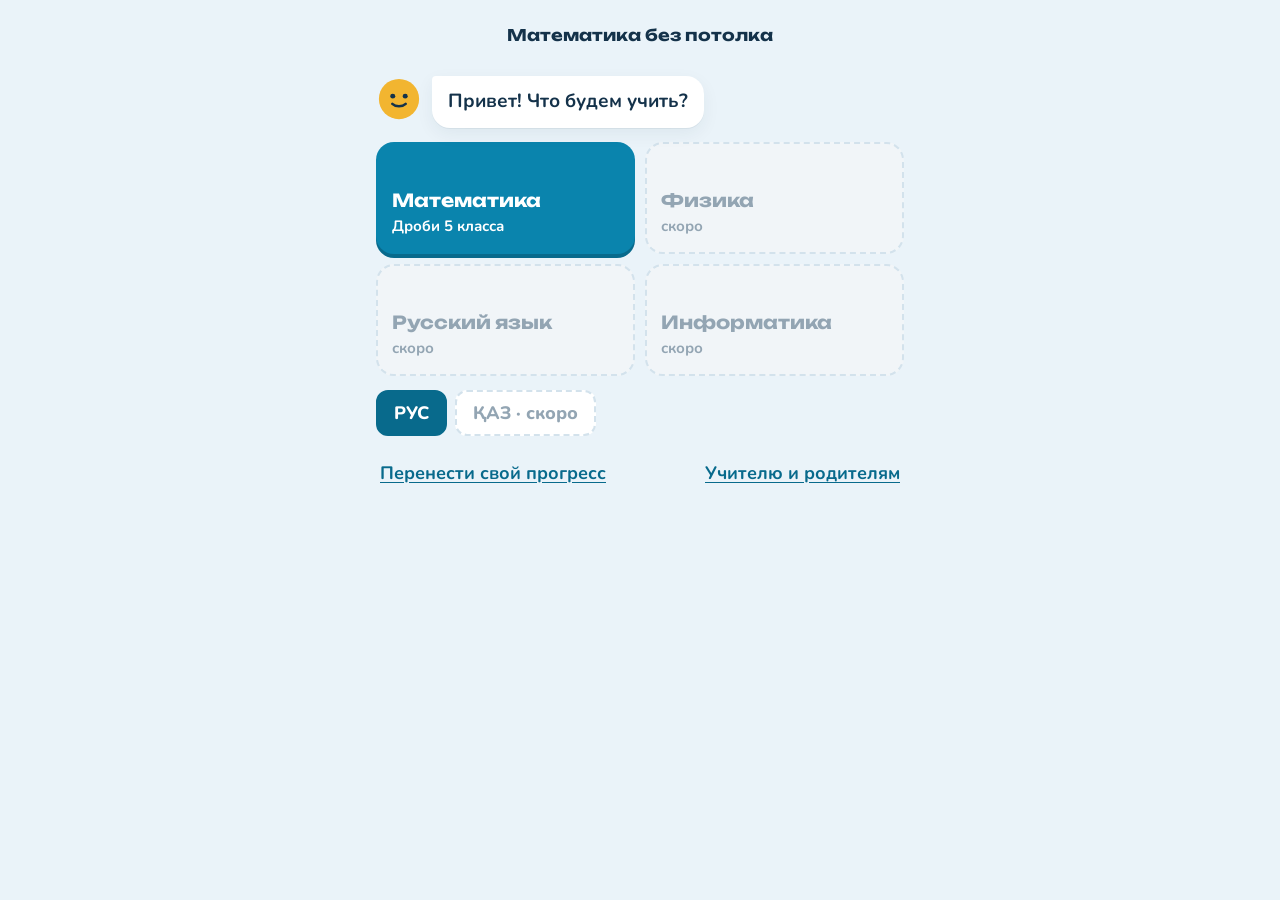
==== index.html @ 276dcbcc "Первая версия сайта «Математика без потолка» Тренажёр по дробям для 5 класса. 12 тем, разведка, карт" ====
<!DOCTYPE html>
<html lang="ru" translate="no">
<head>
<meta charset="utf-8">
<meta name="google" content="notranslate">
<meta name="viewport" content="width=device-width, initial-scale=1">
<meta name="description" content="Тренажёр по дробям 5 класса: разведка, карта тем, объяснения по ступеням, проверка на следующий день.">
<meta name="theme-color" content="#0A84AD">
<meta name="mobile-web-app-capable" content="yes">
<meta name="apple-mobile-web-app-capable" content="yes">
<meta name="apple-mobile-web-app-title" content="Дроби">
<title>Математика без потолка</title>
<link rel="manifest" href="manifest.webmanifest">
<link rel="icon" type="image/png" href="icon-192.png">
<link rel="apple-touch-icon" href="apple-touch-icon.png">
<link rel="preconnect" href="https://fonts.googleapis.com">
<link rel="preconnect" href="https://fonts.gstatic.com" crossorigin>
<link rel="stylesheet" href="https://fonts.googleapis.com/css2?family=Nunito:wght@400;600;700;800&amp;family=Unbounded:wght@600;700&amp;display=swap">
<link rel="stylesheet" href="app.css">
</head>
<body>
<main id="app" class="app"></main>
<noscript><p style="padding:16px">Для работы приложения нужен JavaScript.</p></noscript>
<script src="frac.js"></script>
<script src="content.js"></script>
<script src="content2.js"></script>
<script src="content3.js"></script>
<script src="engine.js"></script>
<script src="ui.js"></script>
<script>
  if ('serviceWorker' in navigator && location.protocol === 'https:') {
    window.addEventListener('load', function () { navigator.serviceWorker.register('sw.js').catch(function () {}); });
  }
</script>
</body>
</html>
---- app.css ----
/* Математика без потолка. Одна светлая тема: небо и солнце.
   Раскладка: одна колонка как тетрадь, карта-тропа сверху вниз. */
:root {
  --sky: #EAF3F9;
  --paper: #FFFFFF;
  --ink: #14324A;
  --muted: #587087;
  --line: #D3E2EC;
  --accent: #0A84AD;
  --accent-ink: #086A8C;
  --accent-soft: #E1F1F7;
  --sun: #F2B530;
  --sun-deep: #D99A12;
  --sun-soft: #FFF2CF;
  --ok: #1F8A55;
  --ok-soft: #E3F4EA;
  --hint: #855600;
  --hint-soft: #FFF1D2;
  --danger: #B23A3A;
  --font-display: 'Unbounded', 'Nunito', 'Segoe UI', Roboto, Arial, sans-serif;
  --font-body: 'Nunito', 'Segoe UI', Roboto, Arial, sans-serif;
  --r: 18px;
  color-scheme: light;
}

* { box-sizing: border-box; }
html, body { height: 100%; }
body {
  margin: 0;
  background: var(--sky);
  color: var(--ink);
  font: 18px/1.45 var(--font-body);
  -webkit-text-size-adjust: 100%;
  -webkit-tap-highlight-color: transparent;
}
button, input, textarea { font: inherit; color: inherit; }
button { cursor: pointer; }
button:disabled { cursor: default; }
:focus-visible { outline: 3px solid var(--sun); outline-offset: 2px; border-radius: 10px; }
h2, h3, h4 { text-wrap: balance; margin: 0; }
h2 { font: 700 22px/1.25 var(--font-display); letter-spacing: -0.01em; }
h3 { font: 700 18px/1.3 var(--font-display); margin-top: 18px; }
h4 { font-weight: 800; font-size: 17px; }
p { margin: 0; }
.muted { color: var(--muted); }
.small { font-size: 15px; }
.ic { width: 22px; height: 22px; flex: none; }

.app {
  max-width: 560px;
  margin: 0 auto;
  min-height: 100%;
  padding: 10px 16px 110px;
  display: flex;
  flex-direction: column;
  gap: 14px;
}
.app.adult-mode { max-width: 760px; }

/* верхняя полоса */
.bar { display: grid; grid-template-columns: 1fr auto 1fr; align-items: center; min-height: 52px; gap: 8px; }
.bar > :first-child { justify-self: start; }
.bar > :last-child { justify-self: end; }
.bar-title { font: 700 16px/1.2 var(--font-display); text-align: center; }
.ibtn { display: inline-flex; align-items: center; gap: 6px; min-height: 44px; min-width: 44px; padding: 0 10px; border: 0; border-radius: 12px; background: transparent; color: var(--accent-ink); font-weight: 800; font-size: 16px; }
.ibtn:active { background: var(--accent-soft); }
.nick { font-weight: 800; color: var(--accent-ink); }

/* персонаж */
.say { display: flex; gap: 10px; align-items: flex-start; }
.face { width: 46px; height: 46px; flex: none; }
.f-sun { fill: var(--sun); }
.f-ink { fill: var(--ink); }
.f-line { fill: none; stroke: var(--ink); stroke-width: 2.6; stroke-linecap: round; }
.bubble { position: relative; background: var(--paper); border-radius: 4px var(--r) var(--r) var(--r); padding: 12px 16px; font-weight: 700; font-size: 19px; box-shadow: 0 1px 0 rgba(20, 50, 74, .06), 0 6px 18px rgba(20, 50, 74, .06); }

/* кнопки */
.btn { display: flex; align-items: center; justify-content: center; gap: 10px; width: 100%; min-height: 58px; padding: 10px 18px; border-radius: 16px; border: 2px solid transparent; font-weight: 800; font-size: 19px; line-height: 1.2; text-align: center; transition: transform .08s ease; }
.btn:active:not(:disabled) { transform: translateY(1px); }
.btn-primary { background: var(--accent); color: #fff; box-shadow: 0 3px 0 var(--accent-ink); }
.btn-secondary { background: var(--paper); color: var(--accent-ink); border-color: #BFDCE6; }
.btn-soft { background: var(--accent-soft); color: var(--accent-ink); min-height: 50px; font-size: 17px; }
.btn-quiet { background: transparent; color: var(--muted); min-height: 46px; font-weight: 700; font-size: 17px; }
.btn-danger { background: var(--paper); color: var(--danger); border-color: #E7B8B8; }
.btn-fog { background: #F1F5F8; color: #93A5B3; border: 2px dashed var(--line); flex-direction: column; gap: 0; }
.btn-fog small { font-size: 12px; font-weight: 700; }
.btn.big { min-height: 72px; font: 700 26px var(--font-display); }
.btn.sm { min-height: 38px; font-size: 15px; width: auto; padding: 4px 10px; }
.stack { display: flex; flex-direction: column; gap: 10px; }
.tools { display: flex; flex-wrap: wrap; gap: 8px; }
.tools .btn { flex: 1 1 140px; width: auto; }
.link { border: 0; background: none; color: var(--accent-ink); font-weight: 700; text-decoration: underline; text-underline-offset: 3px; padding: 10px 4px; min-height: 44px; }
.foot-links { display: flex; justify-content: space-between; flex-wrap: wrap; gap: 8px; }
.tip { color: var(--muted); font-size: 15px; text-align: center; }

/* первый вход */
.tiles { display: grid; grid-template-columns: 1fr 1fr; gap: 10px; }
.tile { display: flex; flex-direction: column; justify-content: flex-end; gap: 4px; min-height: 112px; padding: 14px; border-radius: var(--r); border: 2px solid transparent; text-align: left; }
.tile b { font: 700 18px/1.2 var(--font-display); }
.tile span { font-size: 15px; font-weight: 700; }
.tile.on { background: var(--accent); color: #fff; box-shadow: 0 4px 0 var(--accent-ink); }
.tile.fog { background: #F1F5F8; color: #93A5B3; border: 2px dashed var(--line); }
.seg-row { display: flex; gap: 8px; flex-wrap: wrap; }
.seg-row.two .seg { flex: 1; }
.seg { min-height: 46px; padding: 0 16px; border-radius: 12px; border: 2px solid var(--line); background: var(--paper); font-weight: 800; color: var(--accent-ink); }
.seg.on { background: var(--accent-ink); border-color: var(--accent-ink); color: #fff; }
.seg:disabled { color: #93A5B3; border-style: dashed; }
.grades { display: grid; grid-template-columns: repeat(5, 1fr); gap: 8px; }
.chips { display: flex; flex-wrap: wrap; gap: 8px; }
.chip { display: inline-flex; align-items: center; gap: 6px; min-height: 48px; padding: 0 16px; border-radius: 999px; border: 2px solid var(--line); background: var(--paper); font-weight: 800; color: var(--ink); }
.chip.on { background: var(--sun-soft); border-color: var(--sun); }
.chip .ic { width: 18px; height: 18px; color: var(--ok); }
.lbl { display: block; font-weight: 800; font-size: 16px; margin: 4px 0 6px; }
.field { width: 100%; min-height: 54px; padding: 10px 14px; border-radius: 14px; border: 2px solid var(--line); background: #fff; font-size: 20px; font-weight: 700; }
.field:focus { outline: none; border-color: var(--accent); }

/* карточки */
.card { background: var(--paper); border-radius: 22px; padding: 18px; display: flex; flex-direction: column; gap: 14px; box-shadow: 0 1px 0 rgba(20, 50, 74, .06), 0 8px 24px rgba(20, 50, 74, .06); }
.th { display: flex; align-items: center; gap: 10px; }
.tchip { display: inline-grid; place-items: center; min-width: 30px; height: 30px; padding: 0 6px; border-radius: 9px; background: var(--accent-soft); color: var(--accent-ink); font: 700 14px var(--font-display); }
.tname { font-weight: 800; font-size: 16px; color: var(--muted); line-height: 1.25; }
.dots { display: flex; align-items: center; gap: 10px; font-size: 14px; font-weight: 700; color: var(--muted); }
.dots-row { display: inline-flex; gap: 5px; }
.dots i { width: 22px; height: 8px; border-radius: 4px; background: var(--line); }
.dots i.done { background: var(--sun); }
.dots i.cur { background: var(--accent); }
.sub { color: var(--muted); font-weight: 700; font-size: 15px; }
.banner { background: var(--sun-soft); border-radius: 12px; padding: 10px 14px; font-weight: 800; }
.prompt { font-size: 21px; font-weight: 700; line-height: 1.5; }
.prompt.sm { font-size: 17px; }
.explain p { font-size: 20px; line-height: 1.55; }
.prog { display: flex; flex-direction: column; gap: 8px; }
.prog-txt { font-weight: 800; color: var(--muted); font-size: 15px; }
.prog-bar { height: 10px; border-radius: 5px; background: var(--line); overflow: hidden; }
.prog-bar i { display: block; height: 100%; background: var(--accent); border-radius: 5px; }

/* дроби в тексте */
.frac { display: inline-flex; flex-direction: column; align-items: center; vertical-align: middle; margin: 0 .12em; line-height: 1.05; font-variant-numeric: tabular-nums; font-size: .92em; }
.frac .num { padding: 0 .2em .06em; border-bottom: 2px solid currentColor; }
.frac .den { padding: .06em .2em 0; }
.mixed { display: inline-flex; align-items: center; white-space: nowrap; }
.mixed .whole { font-variant-numeric: tabular-nums; margin-right: .04em; }

/* рисунки */
.vis-wrap { display: flex; justify-content: center; overflow-x: auto; padding: 4px 0; }
.vis-wrap.pic { background: var(--hint-soft); border-radius: 14px; padding: 10px; }
.vis { max-width: 100%; height: auto; display: block; }
.vis-row { display: flex; gap: 10px; flex-wrap: wrap; justify-content: center; }
.vis .sa { fill: var(--sun); }
.vis .sb { fill: #7CC7DB; }
.vis .se { fill: #fff; }
.vis .sab { fill: var(--accent); }
.vis .sa2 { fill: #FBE3A6; }
.vis .sep, .vis .wedge { stroke: rgba(20, 50, 74, .55); stroke-width: 1.5; }
.vis .frame { fill: none; stroke: var(--ink); stroke-width: 2.5; }
.ray .cell { stroke: #CFE0EC; stroke-width: 1; }
.ray .ray-line { stroke: var(--ink); stroke-width: 2.5; }
.ray .ray-arrow { fill: var(--ink); }
.ray .tick { stroke: var(--ink); stroke-width: 1.6; }
.ray .tick.big { stroke-width: 2.6; }
.ray .ray-num { font: 800 13px var(--font-body); fill: var(--ink); }
.ray .ray-pt { fill: var(--accent); stroke: #fff; stroke-width: 2; }
.ray .ray-lbl { font: 800 15px var(--font-body); fill: var(--accent-ink); }

/* ответы */
.answer { display: flex; flex-direction: column; gap: 12px; }
.opts { display: grid; grid-template-columns: 1fr; gap: 10px; }
.opts.two, .opts.signs { grid-template-columns: repeat(auto-fit, minmax(90px, 1fr)); }
.opt { display: flex; align-items: center; justify-content: center; gap: 8px; min-height: 60px; padding: 10px 14px; border-radius: 16px; border: 2px solid #BFDCE6; background: #fff; font-weight: 800; font-size: 20px; color: var(--ink); }
.opt:disabled { opacity: .45; }
.opt.right { opacity: 1; background: var(--ok-soft); border-color: var(--ok); color: var(--ok); }
.opt .sign { font: 700 30px/1 var(--font-display); }
.ans-row { display: flex; justify-content: center; padding: 4px 0; }
.box { min-width: 96px; height: 64px; padding: 0 12px; border-radius: 14px; border: 2px solid var(--line); background: #F7FBFD; font: 700 30px/1 var(--font-body); font-variant-numeric: tabular-nums; color: var(--ink); }
.box.focus { border-color: var(--accent); background: #fff; box-shadow: 0 0 0 4px var(--accent-soft); }
.box:disabled { background: #fff; }
.box .ph { color: #A7B9C6; }
.b-n, .b-d { min-width: 76px; height: 56px; font-size: 26px; }
.b-w { min-width: 64px; height: 76px; }
.fin { display: flex; align-items: center; gap: 12px; }
.fin-w { display: flex; flex-direction: column; align-items: center; gap: 4px; }
.cap { font-size: 12px; font-weight: 700; color: var(--muted); }
.fin-f { display: flex; flex-direction: column; align-items: center; gap: 6px; }
.fin-bar { display: block; width: 100%; min-width: 86px; height: 3px; border-radius: 2px; background: var(--ink); }
.pad { display: grid; grid-template-columns: repeat(3, 1fr); gap: 8px; }
.key { min-height: 56px; border-radius: 14px; border: 0; background: var(--accent-soft); font: 800 24px var(--font-body); color: var(--ink); display: grid; place-items: center; }
.key:active { background: #CDE7F0; }
.key.fn { color: var(--accent-ink); }

/* сообщения */
.msg { display: flex; gap: 10px; align-items: flex-start; padding: 12px 14px; border-radius: 14px; font-weight: 700; }
.msg .sub { margin-top: 4px; }
.msg.ok { background: var(--ok-soft); color: var(--ok); }
.msg.hint { background: var(--hint-soft); color: var(--hint); }
.msg.note { background: #EEF3F7; color: var(--ink); }
.hint { display: flex; gap: 10px; align-items: flex-start; padding: 12px 14px; border-radius: 14px; background: var(--hint-soft); color: #4A3500; font-size: 18px; }
.hint .ic { color: var(--hint); }
.lbl-in { font-weight: 800; color: var(--hint); }
.sol { background: #F2F7FA; border-radius: 14px; padding: 12px 14px; font-size: 18px; border-left: 4px solid var(--accent); }
.sol.soft { border-left-color: var(--line); }
.sol .lbl { margin: 0 0 4px; color: var(--accent-ink); font-size: 14px; text-transform: uppercase; letter-spacing: .04em; }
.result { font-size: 21px; font-weight: 800; text-align: center; padding: 6px 0; }

/* решение по шагам */
.steps { list-style: none; margin: 0; padding: 0; display: flex; flex-direction: column; gap: 10px; counter-reset: st; }
.steps > li { counter-increment: st; position: relative; padding: 12px 14px 12px 48px; border-radius: 16px; background: #F7FBFD; display: flex; flex-direction: column; gap: 10px; }
.steps > li::before { content: counter(st); position: absolute; left: 12px; top: 12px; width: 26px; height: 26px; border-radius: 50%; display: grid; place-items: center; background: var(--line); font: 700 13px var(--font-display); }
.steps > li.st-cur { background: #fff; box-shadow: inset 0 0 0 2px var(--accent); }
.steps > li.st-cur::before { background: var(--accent); color: #fff; }
.steps > li.st-done::before { background: var(--ok); color: #fff; }
.steps > li.st-done.shown::before { background: var(--muted); }
.steps > li.st-next { color: var(--muted); }
.st-ask { font-weight: 800; color: var(--accent-ink); font-size: 15px; }
.st-q { font-weight: 700; }
.st-a { display: flex; align-items: center; gap: 8px; font-weight: 800; color: var(--ok); }
.st-done.shown .st-a { color: var(--muted); }
.steps.sm > li { padding: 8px 10px 8px 44px; font-size: 16px; }

/* разбор по шагам */
.wsteps { display: flex; flex-direction: column; gap: 12px; }
.wdone { display: flex; flex-direction: column; gap: 4px; padding: 8px 12px; border-left: 4px solid var(--ok-soft); color: var(--muted); font-size: 17px; }
.wqa { display: flex; gap: 6px; align-items: flex-start; color: var(--ok); font-weight: 700; }
.wqa .ic { width: 18px; height: 18px; margin-top: 3px; }
.wcur { display: flex; flex-direction: column; gap: 12px; padding: 12px 14px; border-radius: 16px; background: #fff; box-shadow: inset 0 0 0 2px var(--accent); }
.wsay { font-size: 20px; line-height: 1.5; }
.wq { font-weight: 800; font-size: 19px; }
.walkx { margin: 0; padding-left: 20px; display: flex; flex-direction: column; gap: 4px; font-size: 15px; }

/* итоги */
.closed { align-items: center; text-align: center; }
.glow { width: 76px; height: 76px; border-radius: 50%; display: grid; place-items: center; background: var(--sun); color: #fff; box-shadow: 0 0 0 10px rgba(242, 181, 48, .22), 0 0 36px rgba(242, 181, 48, .6); }
.glow .ic { width: 42px; height: 42px; }
.plan { display: flex; gap: 8px; align-items: flex-start; justify-content: center; color: var(--muted); font-weight: 700; text-align: left; }
.plan .ic { color: var(--accent); }
.sum-grid { display: grid; grid-template-columns: repeat(4, 1fr); gap: 8px; }
.sum-grid div { display: flex; flex-direction: column; align-items: center; background: #F7FBFD; border-radius: 14px; padding: 10px 4px; }
.sum-grid b { font: 700 26px var(--font-display); font-variant-numeric: tabular-nums; }
.sum-grid span { font-size: 13px; font-weight: 700; color: var(--muted); text-align: center; }
.remind { display: flex; gap: 10px; align-items: center; width: 100%; padding: 12px 14px; border-radius: 14px; border: 2px dashed var(--sun); background: var(--sun-soft); font-weight: 800; text-align: left; color: var(--ink); }
.code { width: 100%; border-radius: 14px; border: 2px solid var(--line); padding: 10px 12px; font: 14px/1.4 ui-monospace, Menlo, Consolas, monospace; word-break: break-all; background: #F7FBFD; resize: vertical; }
.code.report { font: 15px/1.5 var(--font-body); word-break: normal; white-space: pre-wrap; }

/* карта */
.map { position: relative; margin: 6px 0 20px; }
.map .path { position: absolute; inset: 0; width: 100%; height: 100%; overflow: visible; }
.path .trail { fill: none; stroke: #C8DAE6; stroke-width: 6; stroke-linecap: round; stroke-dasharray: 1 14; vector-effect: non-scaling-stroke; }
.path .lit { fill: none; stroke: var(--sun); stroke-width: 8; stroke-linecap: round; vector-effect: non-scaling-stroke; }
.node { position: absolute; transform: translate(-50%, -36px); width: 150px; display: flex; flex-direction: column; align-items: center; gap: 6px; padding: 0; border: 0; background: none; color: var(--ink); }
.disc { position: relative; width: 72px; height: 72px; border-radius: 50%; display: grid; place-items: center; background: #fff; border: 3px solid #BFDCE6; font: 700 22px var(--font-display); color: var(--accent-ink); }
.disc .ic { width: 30px; height: 30px; }
.ring { position: absolute; inset: -9px; width: 90px; height: 90px; transform: rotate(-90deg); pointer-events: none; }
.ring-bg { fill: none; stroke: transparent; stroke-width: 4; }
.ring-fg { fill: none; stroke: var(--accent); stroke-width: 4; stroke-linecap: round; }
.nlabel { font-weight: 800; font-size: 15px; line-height: 1.2; text-align: center; text-wrap: balance; background: rgba(234, 243, 249, .88); border-radius: 8px; padding: 2px 6px; }
.nlabel small { display: block; font-weight: 700; font-size: 13px; color: var(--muted); }
.n-closed .disc { background: var(--sun); border-color: var(--sun-deep); color: #fff; box-shadow: 0 0 0 7px rgba(242, 181, 48, .22), 0 0 26px rgba(242, 181, 48, .55); }
.n-closed .ring-fg { stroke: var(--sun-deep); }
.n-today .disc { background: var(--sun-soft); border-color: var(--sun); color: var(--sun-deep); }
.n-known .disc { background: #FFF8E6; border-color: #EFCB72; color: var(--sun-deep); }
.n-current .disc { background: var(--accent); border-color: var(--accent-ink); color: #fff; animation: pulse 1.9s ease-in-out infinite; }
.n-current .ring-fg { stroke: var(--sun); }
.n-current .nlabel small { color: var(--accent-ink); }
.n-learning .disc { border-color: var(--accent); }
.n-locked .disc { background: #F3F7FA; border-color: var(--line); color: #93A5B3; }
.n-locked .nlabel { color: var(--muted); }
.n-fog { filter: blur(1.4px); opacity: .5; }
.n-fog .disc { background: #EEF3F7; border: 3px dashed var(--line); color: #93A5B3; }
@keyframes pulse { 0%, 100% { box-shadow: 0 0 0 0 rgba(10, 132, 173, .45); } 50% { box-shadow: 0 0 0 14px rgba(10, 132, 173, 0); } }
.dock { position: fixed; left: 0; right: 0; bottom: 0; padding: 14px 16px calc(14px + env(safe-area-inset-bottom)); background: linear-gradient(to top, var(--sky) 72%, rgba(234, 243, 249, 0)); z-index: 5; }
.dock .btn { max-width: 528px; margin: 0 auto; }

/* меню и окна */
.sheet-bg { position: fixed; inset: 0; background: rgba(20, 50, 74, .35); z-index: 20; }
.sheet { position: fixed; left: 50%; bottom: 0; transform: translateX(-50%); width: 100%; max-width: 560px; background: var(--paper); border-radius: 22px 22px 0 0; padding: 18px 16px calc(18px + env(safe-area-inset-bottom)); display: flex; flex-direction: column; gap: 10px; z-index: 21; box-shadow: 0 -10px 30px rgba(20, 50, 74, .15); }
.sheet p { font-weight: 700; font-size: 18px; }
.toast { position: fixed; left: 50%; top: 14px; transform: translate(-50%, -80px); background: var(--ink); color: #fff; padding: 10px 18px; border-radius: 999px; font-weight: 800; z-index: 30; transition: transform .2s ease; max-width: calc(100% - 32px); text-align: center; }
.toast.show { transform: translate(-50%, 0); }

/* раздел для взрослых */
.adult-mode { font-size: 16px; }
.who { display: flex; gap: 8px; flex-wrap: wrap; }
.who .chip { min-height: 40px; font-size: 15px; }
.tabs { display: flex; gap: 6px; overflow-x: auto; padding-bottom: 4px; scrollbar-width: thin; }
.tab { flex: none; min-height: 42px; padding: 0 14px; border-radius: 12px; border: 2px solid transparent; background: transparent; font-weight: 800; color: var(--muted); }
.tab.on { background: var(--paper); color: var(--accent-ink); border-color: #BFDCE6; }
.ad { display: flex; flex-direction: column; gap: 12px; }
.ad p { line-height: 1.5; }
.kpis { display: grid; grid-template-columns: repeat(auto-fit, minmax(140px, 1fr)); gap: 8px; }
.kpi { background: var(--paper); border-radius: 14px; padding: 12px; display: flex; flex-direction: column; gap: 2px; }
.kpi b { font: 700 20px var(--font-display); font-variant-numeric: tabular-nums; }
.kpi span { color: var(--muted); font-size: 14px; font-weight: 700; }
.trows { display: flex; flex-direction: column; gap: 8px; }
.trow { background: var(--paper); border-radius: 16px; padding: 12px 14px; display: flex; flex-direction: column; gap: 8px; }
.tr-top { display: flex; gap: 10px; align-items: flex-start; }
.tr-name { font-weight: 800; display: flex; flex-direction: column; gap: 2px; }
.tr-name .small { font-weight: 600; }
.tr-mid { display: flex; gap: 8px; flex-wrap: wrap; align-items: center; }
.tr-foot { display: flex; gap: 6px 14px; flex-wrap: wrap; font-size: 14px; color: var(--muted); font-weight: 700; font-variant-numeric: tabular-nums; }
.meter { height: 8px; border-radius: 4px; background: var(--line); overflow: hidden; }
.meter i { display: block; height: 100%; border-radius: 4px; background: var(--accent); }
.pill { display: inline-flex; align-items: center; gap: 6px; padding: 3px 10px; border-radius: 999px; font-size: 14px; font-weight: 800; background: #EEF3F7; color: var(--ink); }
.pill .ic { width: 16px; height: 16px; }
.p-closed { background: var(--sun-soft); color: #7A5500; }
.p-today { background: var(--sun-soft); color: #7A5500; }
.p-known { background: #FFF8E6; color: #7A5500; }
.p-learning { background: var(--accent-soft); color: var(--accent-ink); }
.p-rok { background: var(--ok-soft); color: var(--ok); }
.p-rhint { background: var(--hint-soft); color: var(--hint); }
.p-rnote { background: #EEF3F7; color: var(--muted); }
.p-gopen { background: var(--hint-soft); color: var(--hint); }
.p-gtoday { background: var(--accent-soft); color: var(--accent-ink); }
.p-gclosed { background: var(--ok-soft); color: var(--ok); }
.chart { position: relative; background: var(--paper); border-radius: 16px; padding: 10px; }
.chart-svg { width: 100%; height: auto; display: block; touch-action: pan-y; }
.chart-svg .grid { stroke: #E3ECF2; stroke-width: 1; }
.chart-svg .axis { font: 700 12px var(--font-body); fill: var(--muted); }
.chart-svg .area { fill: rgba(10, 132, 173, .1); }
.chart-svg .ln { fill: none; stroke: var(--accent); stroke-width: 2; stroke-linejoin: round; stroke-linecap: round; }
.chart-svg .mk { fill: var(--accent); stroke: var(--paper); stroke-width: 2; }
.chart-svg .mk.end { fill: var(--accent-ink); }
.chart-svg .endlbl { font: 800 14px var(--font-body); fill: var(--ink); }
.chart-svg .cross { stroke: var(--muted); stroke-width: 1; stroke-dasharray: 3 3; }
.chart-empty { background: var(--paper); border-radius: 16px; padding: 16px; color: var(--muted); font-weight: 700; }
.tip-box { position: absolute; top: 8px; width: 150px; background: var(--ink); color: #fff; border-radius: 10px; padding: 6px 10px; font-size: 13px; display: flex; flex-direction: column; pointer-events: none; }
.tip-box[hidden] { display: none; }
.ttable summary { cursor: pointer; font-weight: 800; color: var(--accent-ink); padding: 6px 0; }
.ttable table { width: 100%; border-collapse: collapse; background: var(--paper); border-radius: 12px; font-variant-numeric: tabular-nums; }
.ttable th, .ttable td { text-align: left; padding: 6px 10px; border-bottom: 1px solid var(--line); font-size: 14px; }
.day { background: var(--paper); border-radius: 16px; padding: 12px 14px; display: flex; flex-direction: column; gap: 8px; }
.day-h { display: flex; flex-direction: column; align-items: flex-start; gap: 2px; border: 0; background: none; padding: 0; text-align: left; color: var(--ink); }
.day-h b { font: 700 16px var(--font-display); }
.day-h span { color: var(--muted); font-weight: 700; font-size: 14px; font-variant-numeric: tabular-nums; }
.evs { margin: 0; padding-left: 18px; font-size: 15px; display: flex; flex-direction: column; gap: 2px; }
.tasks { margin: 0; padding-left: 20px; display: flex; flex-direction: column; gap: 10px; font-size: 15px; }
.tasks li { display: flex; flex-direction: column; gap: 4px; align-items: flex-start; }
.gap { background: var(--paper); border-radius: 16px; padding: 12px 14px; display: flex; flex-direction: column; gap: 8px; }
.gap-top { display: flex; gap: 8px; flex-wrap: wrap; align-items: center; }
.gap-q { font-weight: 700; }
.ct { background: var(--paper); border-radius: 16px; padding: 4px 14px; }
.ct summary { display: flex; gap: 10px; align-items: center; min-height: 52px; cursor: pointer; font-weight: 800; }
.ct[open] { padding-bottom: 14px; }
.cs { border-top: 1px solid var(--line); padding-top: 12px; margin-top: 8px; display: flex; flex-direction: column; gap: 8px; }
.cs p { font-size: 16px; }
.wrapx { background: var(--sun-soft); border-radius: 12px; padding: 8px 12px; display: flex; flex-direction: column; gap: 4px; }
.sample { background: #F7FBFD; border-radius: 12px; padding: 10px 12px; display: flex; flex-direction: column; gap: 6px; align-items: flex-start; }
.sample .vis-wrap { align-self: stretch; }
.ansx { font-weight: 800; color: var(--ok); }
.chk { display: flex; gap: 10px; align-items: center; font-weight: 800; min-height: 44px; }
.chk input { width: 22px; height: 22px; accent-color: var(--accent); }
.note { width: 100%; border-radius: 12px; border: 2px solid var(--line); padding: 8px 10px; font-size: 15px; resize: vertical; }
.rule { background: var(--paper); border-radius: 16px; padding: 12px 14px; display: flex; flex-direction: column; gap: 4px; }
.pin { align-items: center; text-align: center; }
.pin .pad { width: 100%; max-width: 320px; }
.pin-dots { display: flex; gap: 14px; justify-content: center; }
.pin-dots i { width: 18px; height: 18px; border-radius: 50%; border: 2px solid var(--accent-ink); }
.pin-dots i.on { background: var(--accent-ink); }

@media (max-width: 380px) {
  body { font-size: 17px; }
  .prompt { font-size: 19px; }
  .explain p { font-size: 18px; }
  .btn.big { font-size: 22px; min-height: 64px; }
  .grades { gap: 6px; }
  .sum-grid b { font-size: 22px; }
  .node { width: 128px; }
}
@media (prefers-reduced-motion: reduce) {
  *, *::before, *::after { animation: none !important; transition: none !important; scroll-behavior: auto !important; }
}
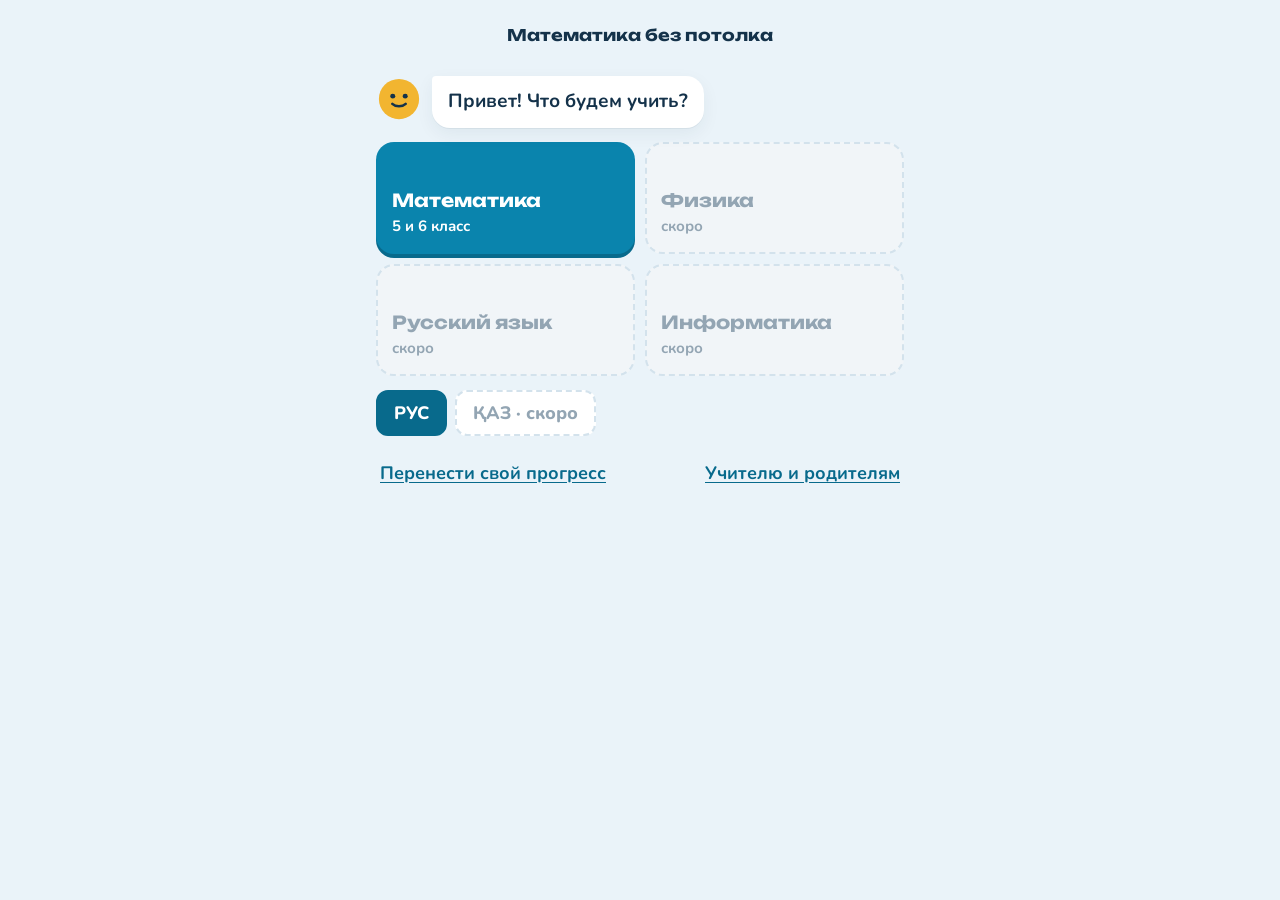
==== commit 9319c1e6: "Добавлен 6 класс: 13 тем по рациональным числам Разделы КТП 6 класса 6.1В и 6.2А. Ученик выбирает кл" ====
--- a/index.html
+++ b/index.html
@@ -4,11 +4,11 @@
 <meta charset="utf-8">
 <meta name="google" content="notranslate">
 <meta name="viewport" content="width=device-width, initial-scale=1">
-<meta name="description" content="Тренажёр по дробям 5 класса: разведка, карта тем, объяснения по ступеням, проверка на следующий день.">
+<meta name="description" content="Тренажёр по математике 5 и 6 класса: разведка, карта тем, объяснения по ступеням, проверка на следующий день.">
 <meta name="theme-color" content="#0A84AD">
 <meta name="mobile-web-app-capable" content="yes">
 <meta name="apple-mobile-web-app-capable" content="yes">
-<meta name="apple-mobile-web-app-title" content="Дроби">
+<meta name="apple-mobile-web-app-title" content="Математика">
 <title>Математика без потолка</title>
 <link rel="manifest" href="manifest.webmanifest">
 <link rel="icon" type="image/png" href="icon-192.png">
@@ -22,9 +22,13 @@
 <main id="app" class="app"></main>
 <noscript><p style="padding:16px">Для работы приложения нужен JavaScript.</p></noscript>
 <script src="frac.js"></script>
+<script src="rat.js"></script>
 <script src="content.js"></script>
 <script src="content2.js"></script>
 <script src="content3.js"></script>
+<script src="content6a.js"></script>
+<script src="content6b.js"></script>
+<script src="grades.js"></script>
 <script src="engine.js"></script>
 <script src="ui.js"></script>
 <script>
--- a/app.css
+++ b/app.css
@@ -105,7 +105,8 @@
 .seg { min-height: 46px; padding: 0 16px; border-radius: 12px; border: 2px solid var(--line); background: var(--paper); font-weight: 800; color: var(--accent-ink); }
 .seg.on { background: var(--accent-ink); border-color: var(--accent-ink); color: #fff; }
 .seg:disabled { color: #93A5B3; border-style: dashed; }
-.grades { display: grid; grid-template-columns: repeat(5, 1fr); gap: 8px; }
+.grades { display: grid; grid-template-columns: repeat(5, minmax(0, 1fr)); gap: 8px; }
+.grades .btn { padding: 0 4px; min-width: 0; }
 .chips { display: flex; flex-wrap: wrap; gap: 8px; }
 .chip { display: inline-flex; align-items: center; gap: 6px; min-height: 48px; padding: 0 16px; border-radius: 999px; border: 2px solid var(--line); background: var(--paper); font-weight: 800; color: var(--ink); }
 .chip.on { background: var(--sun-soft); border-color: var(--sun); }
@@ -161,6 +162,19 @@
 .ray .ray-num { font: 800 13px var(--font-body); fill: var(--ink); }
 .ray .ray-pt { fill: var(--accent); stroke: #fff; stroke-width: 2; }
 .ray .ray-lbl { font: 800 15px var(--font-body); fill: var(--accent-ink); }
+.ray .tick.zero { stroke-width: 3.2; }
+.ray .ray-num.zero { font-size: 14px; }
+.ray .jump { fill: none; stroke: var(--accent); stroke-width: 2.4; stroke-linecap: round; }
+.ray .jump-head { fill: var(--accent); }
+.ray .jump-lbl { font: 800 14px var(--font-body); fill: var(--accent-ink); }
+.thermo .cell { stroke: #CFE0EC; stroke-width: 1; }
+.thermo .th-tube { fill: #fff; stroke: var(--ink); stroke-width: 2; }
+.thermo .th-fill, .thermo .th-bulb { fill: #E4572E; }
+.thermo .th-fill.cold, .thermo .th-bulb.cold { fill: var(--accent); }
+.thermo .tick { stroke: var(--ink); stroke-width: 1.4; }
+.thermo .tick.big { stroke-width: 2.2; }
+.thermo .tick.zero { stroke-width: 3; }
+.thermo .ray-num { font: 800 12px var(--font-body); fill: var(--ink); }
 
 /* ответы */
 .answer { display: flex; flex-direction: column; gap: 12px; }
@@ -170,7 +184,10 @@
 .opt:disabled { opacity: .45; }
 .opt.right { opacity: 1; background: var(--ok-soft); border-color: var(--ok); color: var(--ok); }
 .opt .sign { font: 700 30px/1 var(--font-display); }
-.ans-row { display: flex; justify-content: center; padding: 4px 0; }
+.ans-row { display: flex; justify-content: center; align-items: center; gap: 8px; padding: 4px 0; }
+.sgn { min-width: 26px; text-align: center; font: 800 36px/1 var(--font-body); color: var(--ink); }
+.sgn:not(.on) { min-width: 0; }
+.key.sign-key { font-size: 30px; }
 .box { min-width: 96px; height: 64px; padding: 0 12px; border-radius: 14px; border: 2px solid var(--line); background: #F7FBFD; font: 700 30px/1 var(--font-body); font-variant-numeric: tabular-nums; color: var(--ink); }
 .box.focus { border-color: var(--accent); background: #fff; box-shadow: 0 0 0 4px var(--accent-soft); }
 .box:disabled { background: #fff; }
@@ -367,3 +384,9 @@
 @media (prefers-reduced-motion: reduce) {
   *, *::before, *::after { animation: none !important; transition: none !important; scroll-behavior: auto !important; }
 }
+.euler .eu { fill: none; stroke: var(--ink); stroke-width: 2; }
+.euler .eu.q { fill: #F3F8FB; }
+.euler .eu.z { fill: #E3F0F7; }
+.euler .eu.n { fill: #CFE6F1; }
+.euler .eu-t { font: 700 13px var(--font-body); fill: var(--accent-ink); }
+.euler .eu-num { font: 800 15px var(--font-body); fill: var(--ink); }
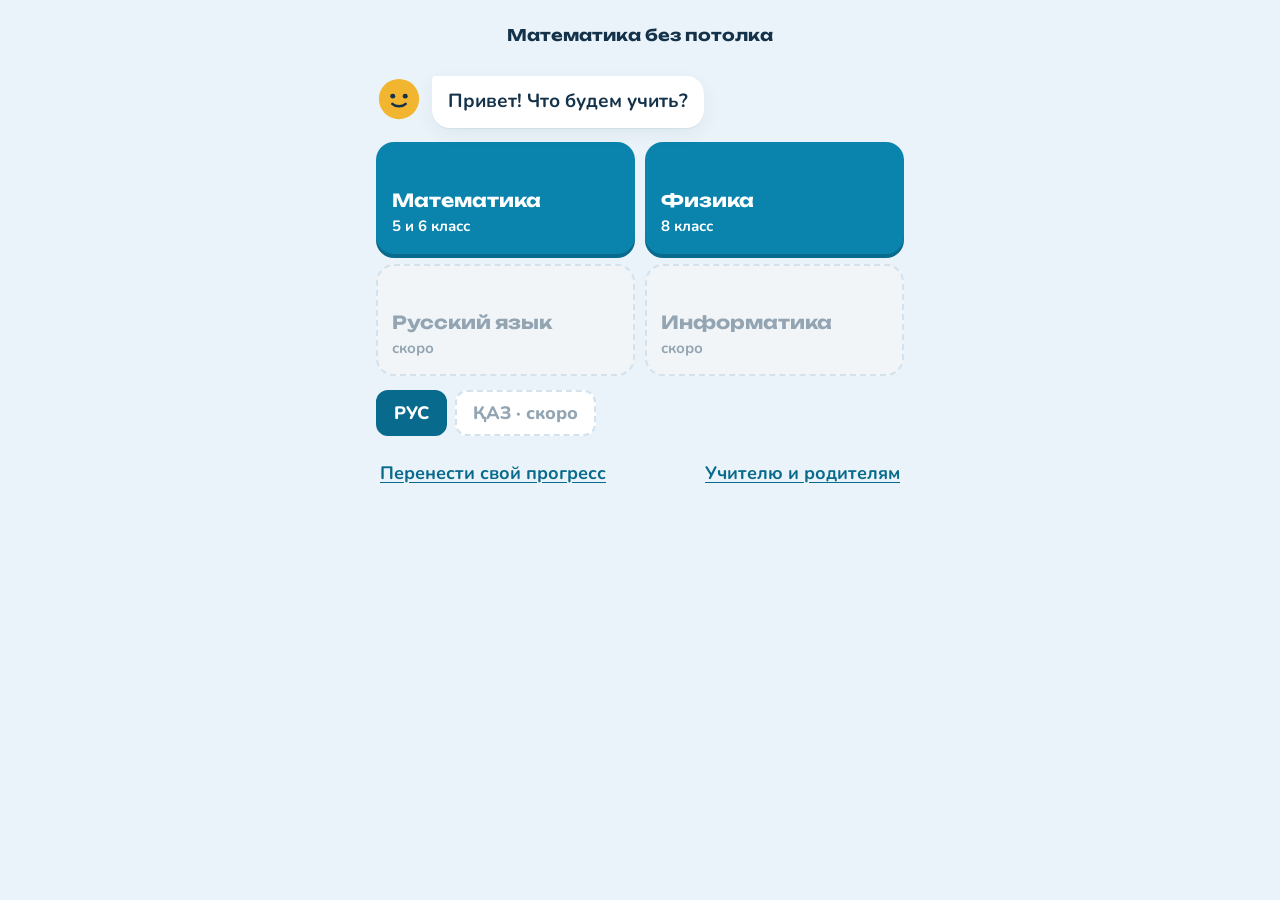
==== commit 52d1c7a0: "Физика 8 класса: глава «Основы электростатики» Новый предмет на стартовом экране. 7 тем по КТП физик" ====
--- a/index.html
+++ b/index.html
@@ -4,7 +4,7 @@
 <meta charset="utf-8">
 <meta name="google" content="notranslate">
 <meta name="viewport" content="width=device-width, initial-scale=1">
-<meta name="description" content="Тренажёр по математике 5 и 6 класса: разведка, карта тем, объяснения по ступеням, проверка на следующий день.">
+<meta name="description" content="Тренажёр по математике 5 и 6 класса и физике 8 класса: разведка, карта тем, объяснения по ступеням, тесты по главам.">
 <meta name="theme-color" content="#0A84AD">
 <meta name="mobile-web-app-capable" content="yes">
 <meta name="apple-mobile-web-app-capable" content="yes">
@@ -23,11 +23,16 @@
 <noscript><p style="padding:16px">Для работы приложения нужен JavaScript.</p></noscript>
 <script src="frac.js"></script>
 <script src="rat.js"></script>
+<script src="alg.js"></script>
+<script src="phys.js"></script>
 <script src="content.js"></script>
 <script src="content2.js"></script>
 <script src="content3.js"></script>
 <script src="content6a.js"></script>
 <script src="content6b.js"></script>
+<script src="content6c.js"></script>
+<script src="content6d.js"></script>
+<script src="content_p8.js"></script>
 <script src="grades.js"></script>
 <script src="engine.js"></script>
 <script src="ui.js"></script>
--- a/app.css
+++ b/app.css
@@ -200,6 +200,23 @@
 .fin-f { display: flex; flex-direction: column; align-items: center; gap: 6px; }
 .fin-bar { display: block; width: 100%; min-width: 86px; height: 3px; border-radius: 2px; background: var(--ink); }
 .pad { display: grid; grid-template-columns: repeat(3, 1fr); gap: 8px; }
+.pad.expr { grid-template-columns: repeat(4, minmax(0, 1fr)); }
+.key.var-key { font: italic 700 28px/1 Georgia, 'Times New Roman', serif; }
+i.v { font-family: Georgia, 'Times New Roman', serif; font-style: italic; font-weight: 600; padding: 0 0.04em; }
+.box.b-expr { min-width: 200px; max-width: 100%; padding: 0 14px; font-size: 28px; white-space: nowrap; overflow: hidden; text-overflow: clip; display: flex; align-items: center; justify-content: center; }
+.box.b-expr i.v { font-size: 1.08em; }
+.vtab { border-collapse: collapse; margin: 4px auto; font: 700 18px/1.2 var(--font-body); font-variant-numeric: tabular-nums; }
+.vtab th, .vtab td { border: 1.5px solid #B9D3E2; padding: 7px 10px; text-align: center; min-width: 38px; }
+.vtab th { background: var(--accent-soft); color: var(--ink); }
+.vtab td.q { color: var(--accent-ink); }
+.tiles .cell { stroke: #CFE0EC; stroke-width: 1; }
+.tiles .tv { fill: var(--accent-soft); stroke: var(--accent); stroke-width: 2; }
+.tiles .tvn { fill: #fff; stroke: #E4572E; stroke-width: 2; }
+.tiles .tu { fill: var(--sun); stroke: var(--sun-deep); stroke-width: 1.5; }
+.tiles .tun { fill: #fff; stroke: #E4572E; stroke-width: 1.5; }
+.tiles .tun-m { stroke: #E4572E; stroke-width: 2; }
+.tiles .tl { font: italic 600 17px Georgia, 'Times New Roman', serif; fill: var(--ink); }
+.tiles .ts { font: 800 20px var(--font-body); fill: var(--ink); }
 .key { min-height: 56px; border-radius: 14px; border: 0; background: var(--accent-soft); font: 800 24px var(--font-body); color: var(--ink); display: grid; place-items: center; }
 .key:active { background: #CDE7F0; }
 .key.fn { color: var(--accent-ink); }
@@ -290,7 +307,7 @@
 .sheet-bg { position: fixed; inset: 0; background: rgba(20, 50, 74, .35); z-index: 20; }
 .sheet { position: fixed; left: 50%; bottom: 0; transform: translateX(-50%); width: 100%; max-width: 560px; background: var(--paper); border-radius: 22px 22px 0 0; padding: 18px 16px calc(18px + env(safe-area-inset-bottom)); display: flex; flex-direction: column; gap: 10px; z-index: 21; box-shadow: 0 -10px 30px rgba(20, 50, 74, .15); }
 .sheet p { font-weight: 700; font-size: 18px; }
-.toast { position: fixed; left: 50%; top: 14px; transform: translate(-50%, -80px); background: var(--ink); color: #fff; padding: 10px 18px; border-radius: 999px; font-weight: 800; z-index: 30; transition: transform .2s ease; max-width: calc(100% - 32px); text-align: center; }
+.toast { position: fixed; left: 50%; top: 14px; transform: translate(-50%, -160px); background: var(--ink); color: #fff; padding: 10px 18px; border-radius: 18px; font-weight: 800; z-index: 30; transition: transform .2s ease; width: max-content; max-width: min(360px, calc(100% - 32px)); text-align: center; line-height: 1.3; }
 .toast.show { transform: translate(-50%, 0); }
 
 /* раздел для взрослых */
@@ -390,3 +407,40 @@
 .euler .eu.n { fill: #CFE6F1; }
 .euler .eu-t { font: 700 13px var(--font-body); fill: var(--accent-ink); }
 .euler .eu-num { font: 800 15px var(--font-body); fill: var(--ink); }
+
+/* тесты по главам и процент курса */
+.course { display: flex; flex-direction: column; gap: 6px; margin: 4px 0 2px; }
+.course-txt { display: flex; justify-content: space-between; align-items: baseline; font-weight: 800; color: var(--muted); font-size: 15px; }
+.course-txt .pct { font: 700 20px var(--font-display); color: var(--accent-ink); font-variant-numeric: tabular-nums; }
+.n-test .disc { border-radius: 20px; }
+.n-t-passed .disc { background: var(--ok-soft); border-color: var(--ok); color: var(--ok); }
+.n-t-due .disc, .n-t-testing .disc, .n-t-fixing .disc { background: var(--sun-soft); border-color: var(--sun-deep); color: var(--sun-deep); animation: pulse 1.9s ease-in-out infinite; }
+.n-t-locked .disc { background: #F3F7FA; border-color: var(--line); color: #93A5B3; }
+.n-t-locked .nlabel { color: var(--muted); }
+.card.ctest { text-align: center; }
+.card.ctest .big { font: 700 52px/1.1 var(--font-display); font-variant-numeric: tabular-nums; }
+.card.ctest.pass .big { color: var(--ok); }
+.card.ctest.fail .big { color: #E4572E; }
+.card.ctest .lbl { margin-top: 10px; text-align: left; }
+.errs { list-style: none; margin: 6px 0 0; padding: 0; text-align: left; display: flex; flex-direction: column; gap: 6px; }
+.errs li { display: flex; justify-content: space-between; gap: 10px; padding: 8px 12px; border-radius: 10px; background: #FDF1EC; }
+.errs li .n { font-weight: 800; color: #C2410C; white-space: nowrap; }
+.tries { margin: 6px 0 0; padding-left: 18px; color: var(--muted); display: flex; flex-direction: column; gap: 3px; }
+.ans-row .unit { font: 700 22px var(--font-body); color: var(--muted); }
+/* физика: заряды, силовые линии, конденсатор */
+.phys .pb-pos { fill: #FDE2D6; stroke: #E4572E; stroke-width: 2.5; }
+.phys .pb-neg { fill: var(--accent-soft); stroke: var(--accent); stroke-width: 2.5; }
+.phys .pb-0 { fill: #F3F7FA; stroke: #93A5B3; stroke-width: 2.5; }
+.phys .ph-sign { font: 800 22px var(--font-body); fill: var(--ink); }
+.phys .ph-sign.sm { font-size: 18px; }
+.phys .ph-lbl { font: 700 14px var(--font-body); fill: var(--ink); }
+.phys .ph-ln { stroke: var(--accent-ink); stroke-width: 2; fill: none; }
+.phys .ph-ln-h { fill: var(--accent-ink); }
+.phys .ph-force { stroke: #E4572E; stroke-width: 3; }
+.phys .ph-force-h { fill: #E4572E; }
+.phys .ph-rod { fill: #E8EEF3; stroke: #5B7083; stroke-width: 2; }
+.phys .ph-cloth { fill: #F6EBD9; stroke: #B08D57; stroke-width: 2; }
+.phys .ph-plate { fill: #DCE6EE; stroke: #5B7083; stroke-width: 2; }
+.phys .ph-diel { fill: #FFF3C4; }
+.phys .ph-wire { stroke: #5B7083; stroke-width: 3; }
+.phys .ph-pt { fill: #E4572E; }
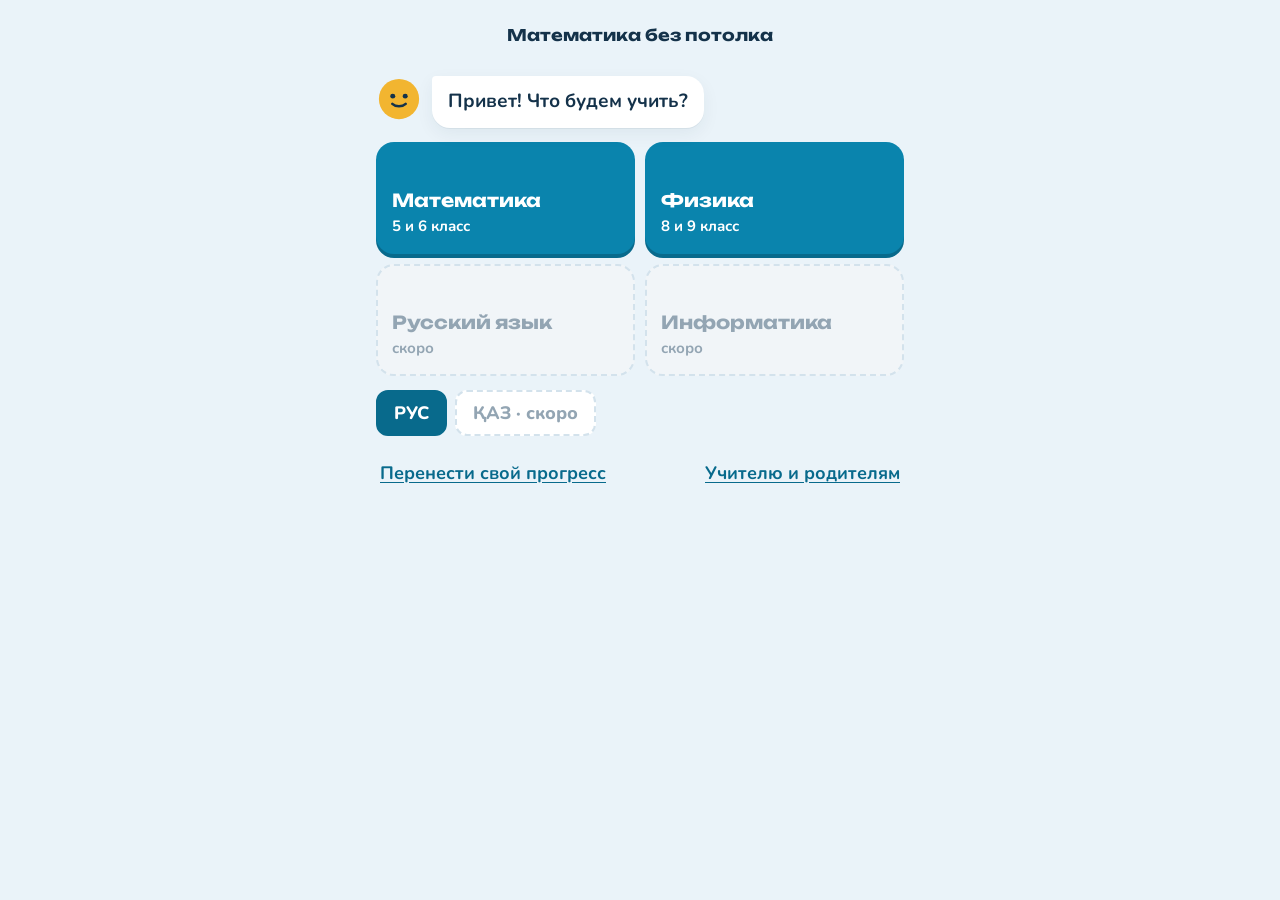
==== commit 0ca2c295: "Физика 9 класса: глава «Основы динамики» 8 тем по КТП физики 9 класса, уроки 17-30: первый закон Нью" ====
--- a/index.html
+++ b/index.html
@@ -4,7 +4,7 @@
 <meta charset="utf-8">
 <meta name="google" content="notranslate">
 <meta name="viewport" content="width=device-width, initial-scale=1">
-<meta name="description" content="Тренажёр по математике 5 и 6 класса и физике 8 класса: разведка, карта тем, объяснения по ступеням, тесты по главам.">
+<meta name="description" content="Тренажёр по математике 5 и 6 класса и физике 8 и 9 класса: разведка, карта тем, объяснения по ступеням, тесты по главам.">
 <meta name="theme-color" content="#0A84AD">
 <meta name="mobile-web-app-capable" content="yes">
 <meta name="apple-mobile-web-app-capable" content="yes">
@@ -33,6 +33,7 @@
 <script src="content6c.js"></script>
 <script src="content6d.js"></script>
 <script src="content_p8.js"></script>
+<script src="content_p9.js"></script>
 <script src="grades.js"></script>
 <script src="engine.js"></script>
 <script src="ui.js"></script>
--- a/app.css
+++ b/app.css
@@ -444,3 +444,15 @@
 .phys .ph-diel { fill: #FFF3C4; }
 .phys .ph-wire { stroke: #5B7083; stroke-width: 3; }
 .phys .ph-pt { fill: #E4572E; }
+.phys .ph-box { fill: #F6EBD9; stroke: #B08D57; stroke-width: 2; }
+.phys .ph-ground { stroke: #5B7083; stroke-width: 2.5; }
+.phys .ph-hatch { stroke: #93A5B3; stroke-width: 1.5; }
+.phys .ph-acc { stroke: var(--accent); stroke-width: 2.5; stroke-dasharray: 6 4; }
+.phys .ph-acc-h { fill: var(--accent); }
+.phys .ph-spring { stroke: #5B7083; stroke-width: 2; fill: none; }
+.phys .ph-dim { stroke: #93A5B3; stroke-width: 1.5; }
+.phys .ph-orbit { fill: none; stroke: #93A5B3; stroke-width: 2; stroke-dasharray: 6 5; }
+.phys .ph-earth { fill: var(--accent-soft); stroke: var(--accent); stroke-width: 2.5; }
+.phys .ph-sat { fill: #E4572E; }
+.phys .ph-cliff { fill: #E8EEF3; stroke: #5B7083; stroke-width: 2; }
+.phys .ph-path { fill: none; stroke: var(--accent-ink); stroke-width: 2; stroke-dasharray: 5 4; }
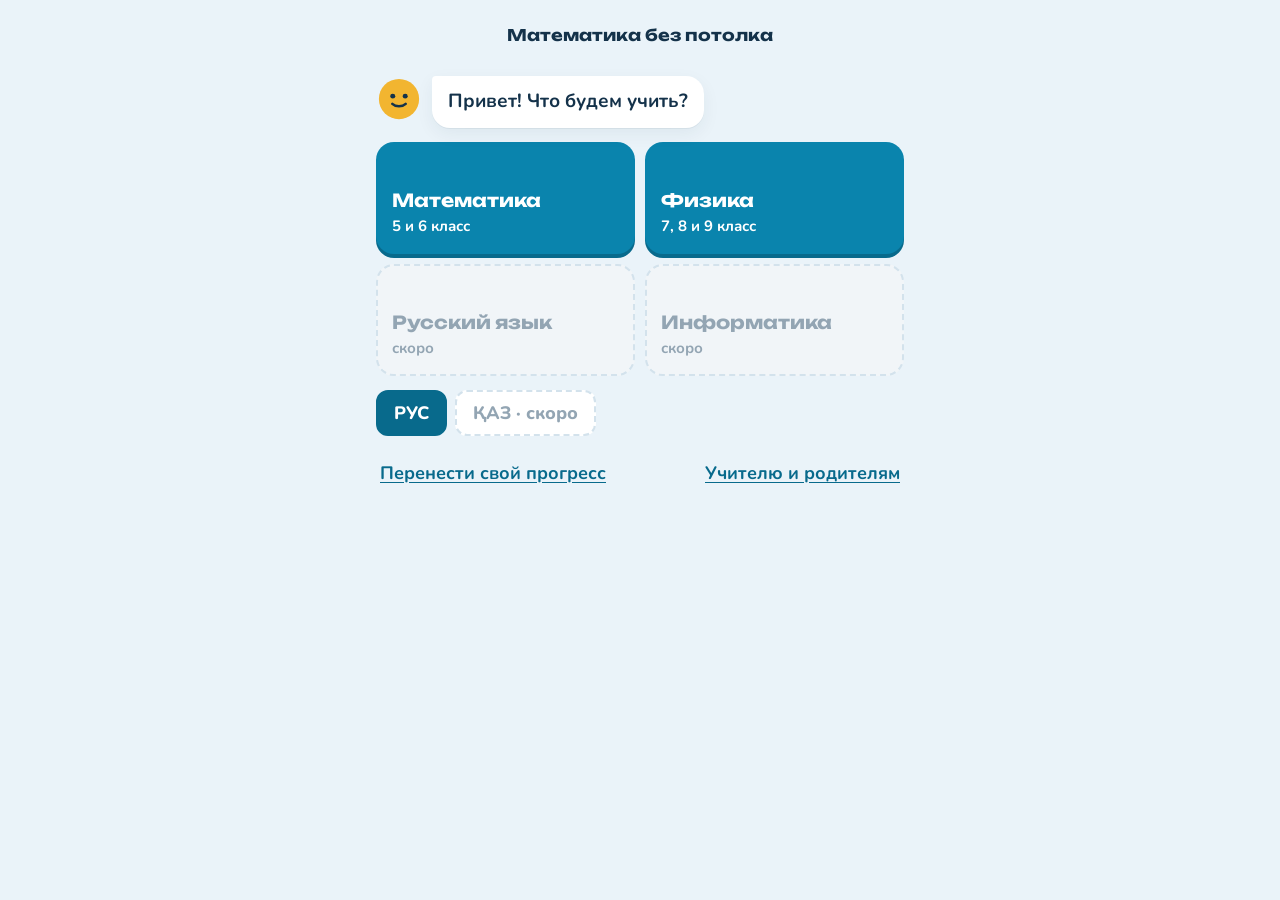
==== commit e8599594: "Физика 7 класса: глава «Взаимодействие тел» 6 тем по КТП физики 7 класса, уроки 22-29: явление инерц" ====
--- a/index.html
+++ b/index.html
@@ -4,7 +4,7 @@
 <meta charset="utf-8">
 <meta name="google" content="notranslate">
 <meta name="viewport" content="width=device-width, initial-scale=1">
-<meta name="description" content="Тренажёр по математике 5 и 6 класса и физике 8 и 9 класса: разведка, карта тем, объяснения по ступеням, тесты по главам.">
+<meta name="description" content="Тренажёр по математике 5 и 6 класса и физике 7, 8 и 9 класса: разведка, карта тем, объяснения по ступеням, тесты по главам.">
 <meta name="theme-color" content="#0A84AD">
 <meta name="mobile-web-app-capable" content="yes">
 <meta name="apple-mobile-web-app-capable" content="yes">
@@ -32,6 +32,7 @@
 <script src="content6b.js"></script>
 <script src="content6c.js"></script>
 <script src="content6d.js"></script>
+<script src="content_p7.js"></script>
 <script src="content_p8.js"></script>
 <script src="content_p9.js"></script>
 <script src="grades.js"></script>
--- a/app.css
+++ b/app.css
@@ -456,3 +456,9 @@
 .phys .ph-sat { fill: #E4572E; }
 .phys .ph-cliff { fill: #E8EEF3; stroke: #5B7083; stroke-width: 2; }
 .phys .ph-path { fill: none; stroke: var(--accent-ink); stroke-width: 2; stroke-dasharray: 5 4; }
+.phys .ph-grid { stroke: var(--line); stroke-width: 1; }
+.phys .ph-axis { stroke: var(--ink); stroke-width: 2; }
+.phys .ph-axis-h { fill: var(--ink); }
+.phys .ph-tick { font: 600 12px var(--font-body); fill: var(--muted); }
+.phys .ph-gline { stroke: var(--accent); stroke-width: 2.5; }
+.phys .ph-dash { stroke: #E4572E; stroke-width: 1.5; stroke-dasharray: 4 3; }
